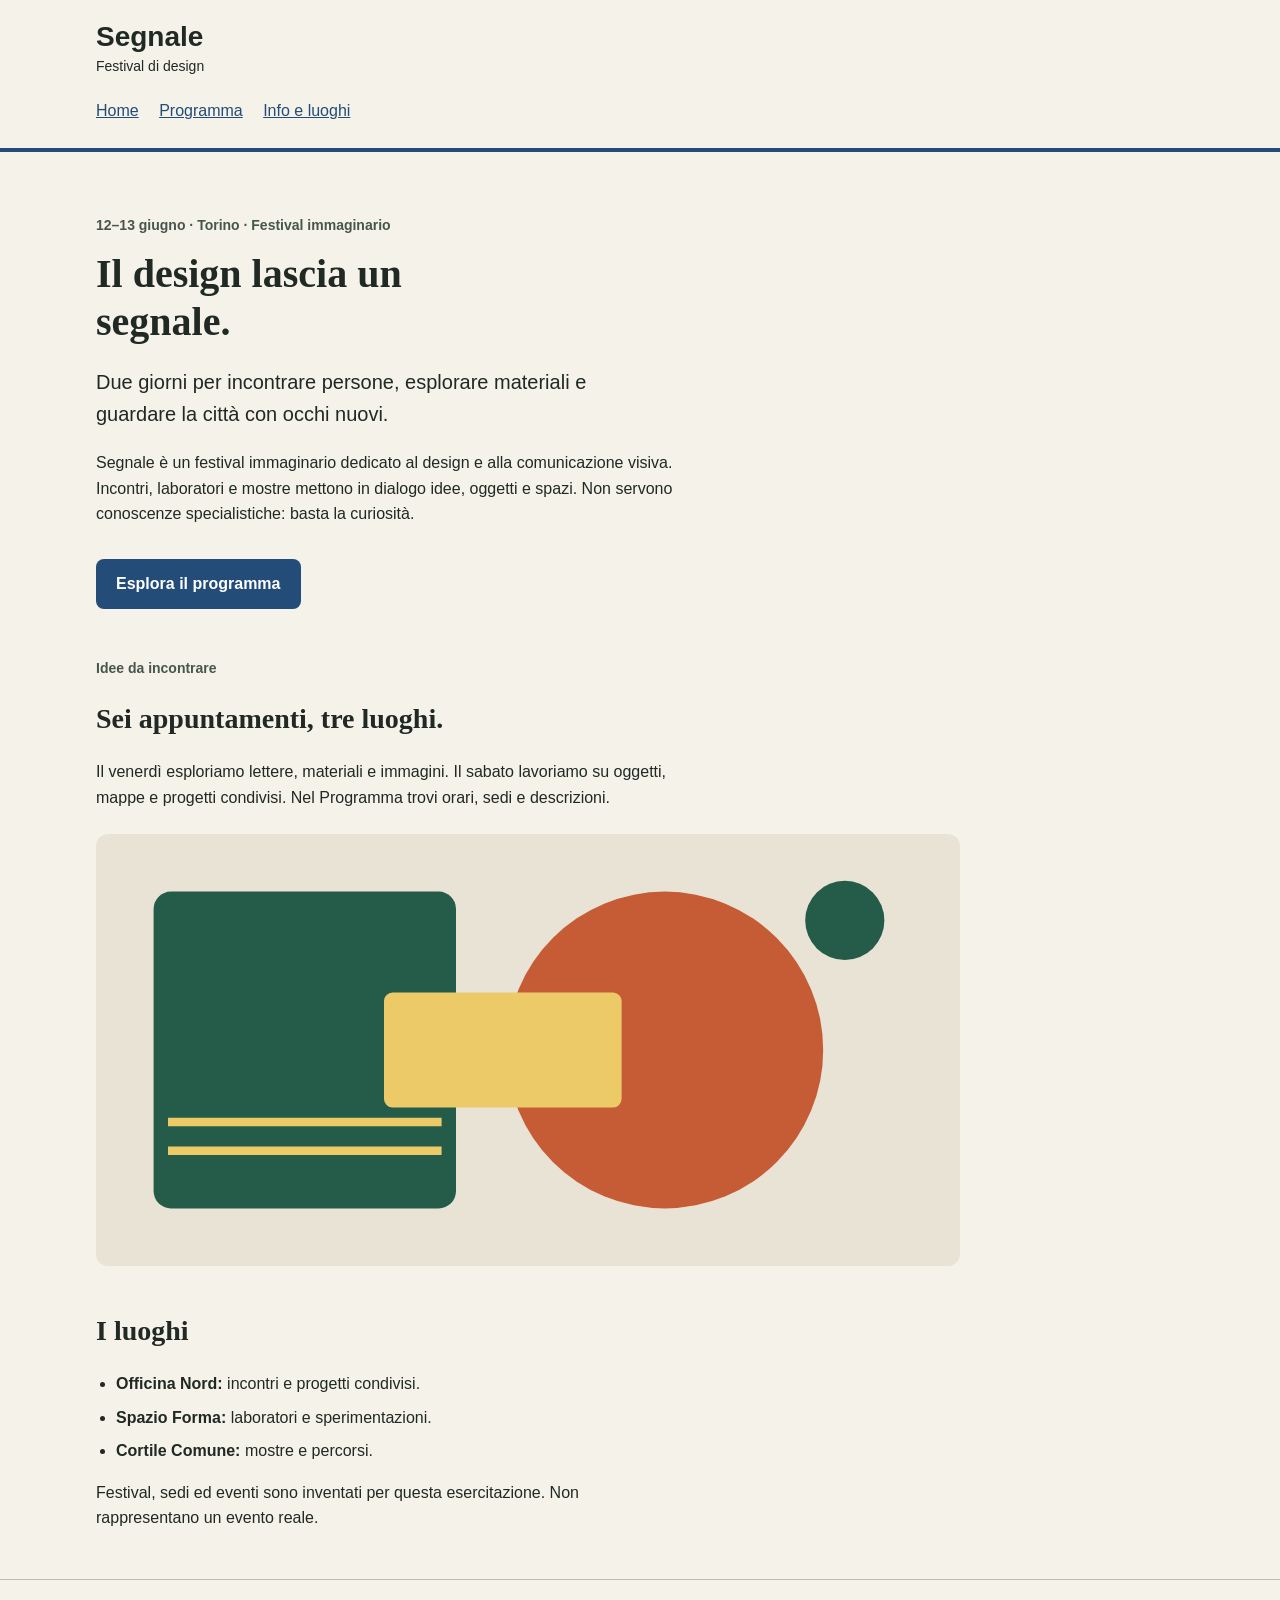
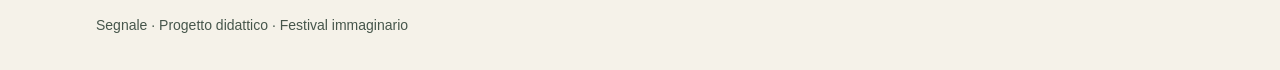
==== index.html @ d9f8390e "Info e luoghi" ====
<!doctype html>
<html lang="it">
<head>
  <meta charset="utf-8">
  <meta name="viewport" content="width=device-width, initial-scale=1">
  <title>Segnale — Festival di design</title>
  <link rel="stylesheet" href="style.css">
</head>
<body>
  <a class="skip-link" href="#contenuto">Vai al contenuto</a>
  <header class="site-header">
    <div class="container">
      <a class="brand" href="index.html">Segnale<span>Festival di design</span></a>
      <nav>
        <a href="index.html">Home</a>
        <a href="programma.html">Programma</a>
        <a href="info.html">Info e luoghi</a>
      </nav>
    </div>
  </header>

  <main id="contenuto" class="container">
    <section class="intro">
      <p class="eyebrow">12–13 giugno · Torino · Festival immaginario</p>
      <h1 id="titolo-home">Il design lascia un segnale.</h1>
      <p class="lead">Due giorni per incontrare persone, esplorare materiali e guardare la città con occhi nuovi.</p>
      <p class="reading-text">Segnale è un festival immaginario dedicato al design e alla comunicazione visiva. Incontri, laboratori e mostre mettono in dialogo idee, oggetti e spazi. Non servono conoscenze specialistiche: basta la curiosità.</p>
      <a class="button-link" href="programma.html">Esplora il programma</a>
    </section>

    <section class="content-section">
      <p class="eyebrow">Idee da incontrare</p>
      <h2 id="titolo-festival">Sei appuntamenti, tre luoghi.</h2>
      <p class="reading-text">Il venerdì esploriamo lettere, materiali e immagini. Il sabato lavoriamo su oggetti, mappe e progetti condivisi. Nel Programma trovi orari, sedi e descrizioni.</p>
      <img class="festival-image" src="assets/festival.svg" alt="Composizione geometrica di cerchi e rettangoli nei colori del festival" width="1200" height="600">
    </section>

    <section class="content-section">
      <h2 id="titolo-luoghi">I luoghi</h2>
      <ul class="venues">
        <li><strong>Officina Nord:</strong> incontri e progetti condivisi.</li>
        <li><strong>Spazio Forma:</strong> laboratori e sperimentazioni.</li>
        <li><strong>Cortile Comune:</strong> mostre e percorsi.</li>
      </ul>
      <p class="reading-text">Festival, sedi ed eventi sono inventati per questa esercitazione. Non rappresentano un evento reale.</p>
    </section>
  </main>

  <footer class="site-footer"><div class="container"><p>Segnale · Progetto didattico · Festival immaginario</p></div></footer>
</body>
</html>
---- style.css ----
/* Segnale: esempio completo della consegna su Home e Programma. */

/* Valori condivisi: le regole interessate li richiamano con var(). */
:root {
  --colore-primario: #234c78;
  --colore-primario-scuro: #163454;
  --colore-sfondo: #f5f2e9;
  --colore-testo: #202923;
  --font-testo: Arial, Helvetica, sans-serif;
  --font-titoli: Georgia, "Times New Roman", serif;
}

* {
  box-sizing: border-box;
}

body {
  margin: 0;
  background: var(--colore-sfondo);
  color: var(--colore-testo);
  font-family: var(--font-testo);
  font-size: 1rem;
  line-height: 1.6;
}

a {
  color: var(--colore-primario);
}

a:hover {
  text-decoration: underline;
}

a:focus {
  outline: 3px solid var(--colore-testo);
}

.container {
  width: 92%;
  max-width: 68rem;
  margin: 0 auto;
}

.site-header {
  padding: 1.25rem 0;
  border-bottom: 4px solid var(--colore-primario);
}

.brand {
  display: inline-block;
  color: var(--colore-testo);
  font-size: 1.75rem;
  font-weight: bold;
  line-height: 1.2;
  text-decoration: none;
}

.brand span {
  display: block;
  margin-top: 0.25rem;
  font-size: 0.875rem;
  font-weight: normal;
}

nav {
  margin-top: 1rem;
}

nav a {
  display: inline-block;
  margin-right: 1rem;
  padding: 0.25rem 0;
}


.intro {
  padding: 3rem 0 1rem;
}

.eyebrow,
.event-meta {
  color: #46564b;
  font-size: 0.875rem;
  font-weight: bold;
}

h1,
h2,
h3 {
  font-family: var(--font-titoli);
  line-height: 1.2;
}

h1 {
  max-width: 18ch;
  margin: 0.75rem 0 1.25rem;
  font-size: 2.5rem;
}

h2 {
  font-size: 1.75rem;
}

h3 {
  margin: 0.5rem 0 0.75rem;
  font-size: 1.375rem;
}

.lead {
  max-width: 48ch;
  font-size: 1.25rem;
}

.reading-text {
  max-width: 65ch;
}

.button-link {
  display: inline-block;
  margin-top: 1rem;
  padding: 0.75rem 1.25rem;
  border-radius: 0.5rem;
  background: var(--colore-primario);
  color: #ffffff;
  font-weight: bold;
  text-decoration: none;
}

.button-link:hover {
  background: var(--colore-primario-scuro);
}

.content-section {
  margin: 2rem 0 3rem;
}

.festival-image {
  display: block;
  width: 100%;
  max-width: 54rem;
  height: auto;
  margin-top: 1.5rem;
  border-radius: 0.75rem;
}

.venues {
  padding-left: 1.25rem;
}

.venues li {
  margin-bottom: 0.5rem;
}

/* Disposizione di base: una colonna. */
.event-grid {
  display: grid;
  grid-template-columns: 1fr;
  gap: 2rem;
}

.event-card {
  overflow: hidden;
  border: 1px solid #b7c0b7;
  border-radius: 0.75rem;
  background: #ffffff;
}

.event-card img {
  display: block;
  width: 100%;
  height: auto;
}

.event-body {
  padding: 1.5rem;
}

.event-place {
  margin-bottom: 0;
  color: #46564b;
  font-size: 0.875rem;
}

.site-footer {
  padding: 1.25rem 0;
  border-top: 1px solid #b7c0b7;
  color: #46564b;
  font-size: 0.875rem;
}

.skip-link {
  position: absolute;
  top: -6rem;
  left: 1rem;
  padding: 0.75rem 1rem;
  background: #ffffff;
  color: var(--colore-testo);
}

.skip-link:focus {
  top: 1rem;
}

/* Da 600 px: due colonne. */
@media (min-width: 600px) {
  .event-grid {
    grid-template-columns: repeat(2, 1fr);
  }
}

/* Da 1024 px: tre colonne. Questa regola segue quella da 600 px. */
@media (min-width: 1024px) {
  .event-grid {
    grid-template-columns: repeat(3, 1fr);
  }
}

/* Slider delle sedi (Swiper 14.4.0) */
.luoghi-slider {
  max-width: 54rem;
  margin-top: 1.5rem;
}

.luoghi-swiper {
  border: 1px solid #b7c0b7;
  border-radius: 0.75rem;
  background: #ffffff;
}

.luogo {
  margin: 0;
}

.luogo img {
  display: block;
  width: 100%;
  height: auto;
}

.luogo figcaption {
  padding: 1rem 1.5rem 1.5rem;
}

.luogo h3 {
  margin-top: 0;
}

.luogo p {
  margin-bottom: 0;
}

.luoghi-controls {
  display: flex;
  justify-content: center;
  margin-top: 1rem;
}

.luoghi-controls .swiper-pagination {
  position: static;
  width: auto;
  --swiper-pagination-color: var(--colore-primario);
}

/* Frecce a metà altezza della fotografia (16:9), bianche semitrasparenti. */
.luoghi-swiper {
  position: relative;
  container-type: inline-size;
}

.luoghi-btn {
  position: absolute;
  top: calc(100cqw * 9 / 16 / 2);
  z-index: 10;
  display: flex;
  align-items: center;
  justify-content: center;
  width: 2.75rem;
  height: 2.75rem;
  padding: 0;
  transform: translateY(-50%);
  border: 0;
  border-radius: 50%;
  background: rgba(255, 255, 255, 0.75);
  color: var(--colore-testo);
  font: inherit;
  font-size: 2rem;
  line-height: 1;
  cursor: pointer;
}

.luoghi-btn span {
  margin-top: -0.2rem;
}

.luoghi-btn:hover {
  background: rgba(255, 255, 255, 0.95);
}

.luoghi-btn:focus {
  outline: 3px solid var(--colore-testo);
  outline-offset: 2px;
}

.luoghi-btn:disabled {
  opacity: 0.4;
  cursor: not-allowed;
}

.luoghi-prev {
  left: 0.75rem;
}

.luoghi-next {
  right: 0.75rem;
}

.luoghi-nota {
  font-size: 0.875rem;
}

/* Mappa uMap e indirizzi delle sedi */
.mappa-sedi {
  max-width: 54rem;
  margin-top: 1.5rem;
}

.mappa-sedi iframe {
  display: block;
  width: 100%;
  height: 300px;
  border: 1px solid #b7c0b7;
  border-radius: 0.75rem;
}

.indirizzi-sedi {
  max-width: 54rem;
  margin: 1.5rem 0 0;
  padding: 0;
  list-style: none;
}

.indirizzi-sedi li {
  margin-bottom: 1.25rem;
}

.indirizzi-sedi h3 {
  margin: 0 0 0.25rem;
}

.indirizzi-sedi p {
  margin: 0;
}
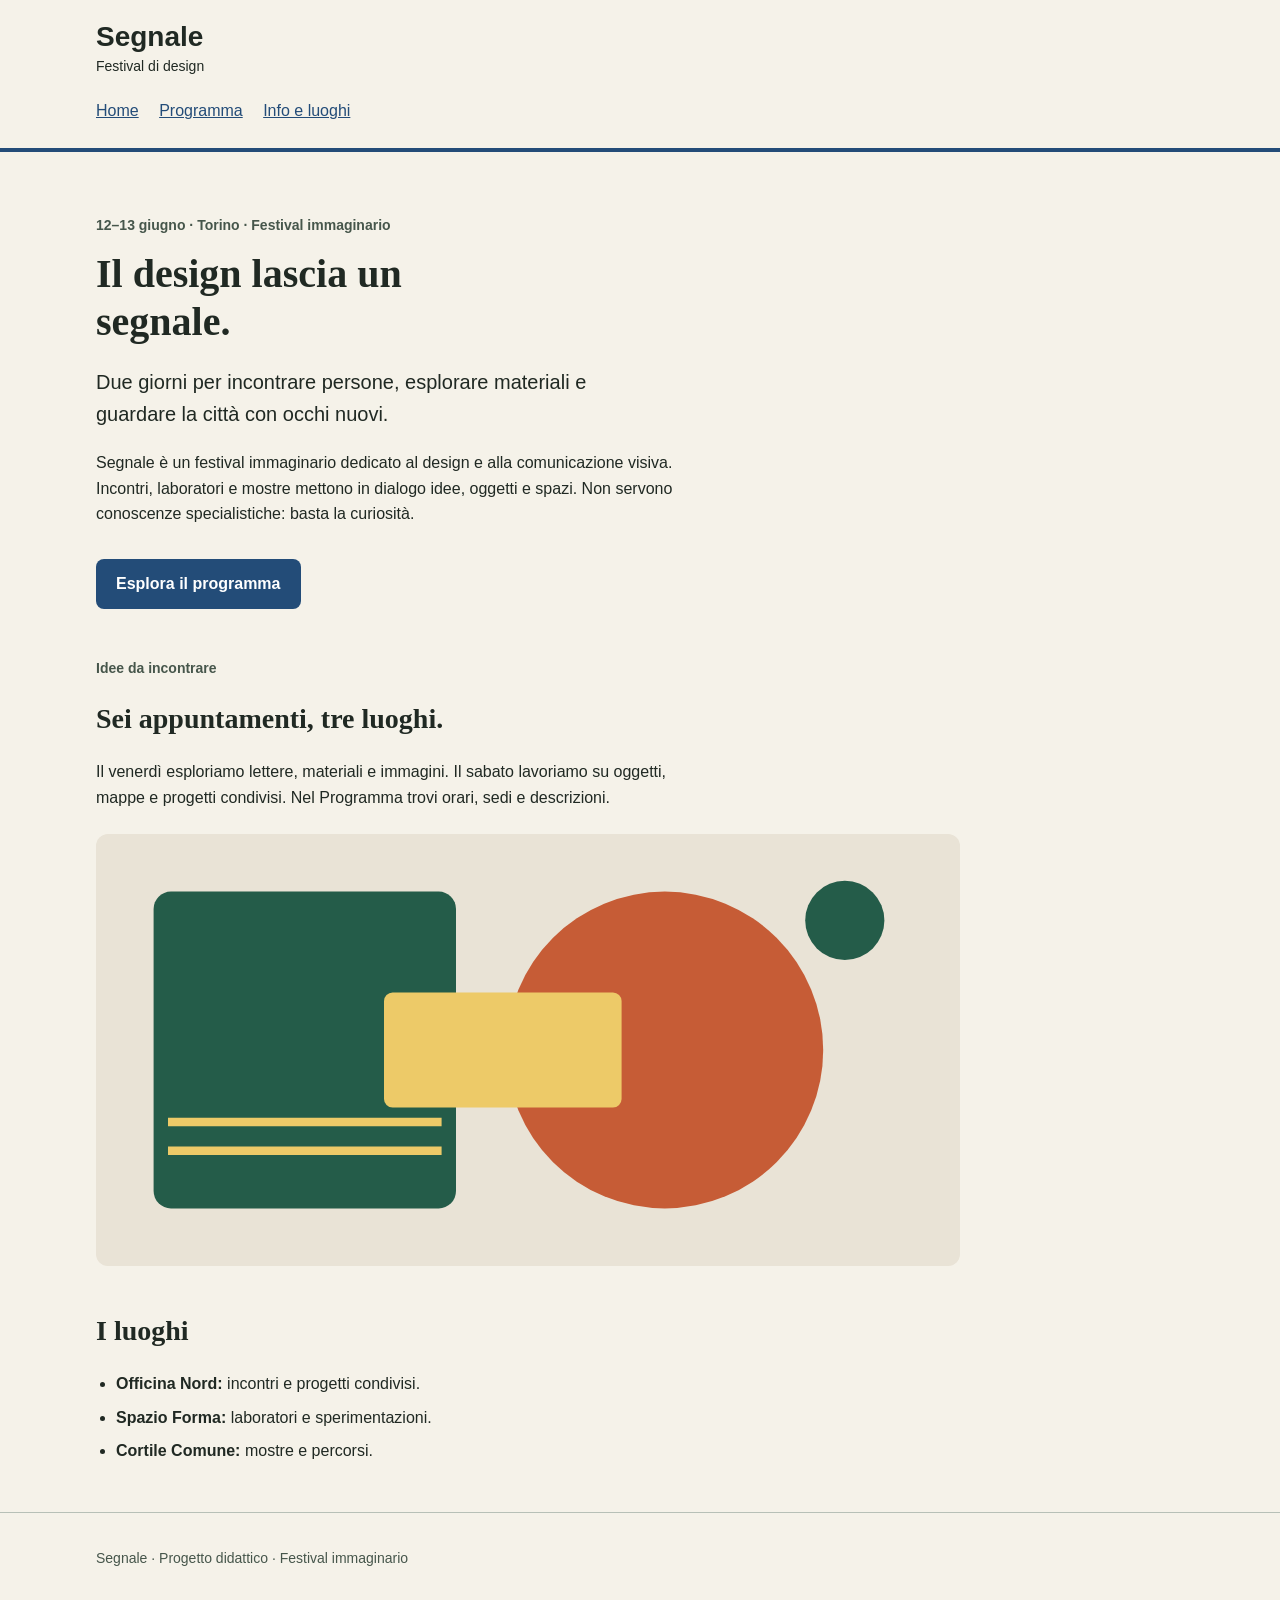
==== commit 4385f3eb: "Finale" ====
--- a/index.html
+++ b/index.html
@@ -42,7 +42,6 @@
         <li><strong>Spazio Forma:</strong> laboratori e sperimentazioni.</li>
         <li><strong>Cortile Comune:</strong> mostre e percorsi.</li>
       </ul>
-      <p class="reading-text">Festival, sedi ed eventi sono inventati per questa esercitazione. Non rappresentano un evento reale.</p>
     </section>
   </main>
 
--- a/style.css
+++ b/style.css
@@ -259,6 +259,15 @@
   position: static;
   width: auto;
   --swiper-pagination-color: var(--colore-primario);
+  --swiper-pagination-bullet-inactive-color: #5b6b60;
+  --swiper-pagination-bullet-inactive-opacity: 1;
+  --swiper-pagination-bullet-size: 0.875rem;
+  --swiper-pagination-bullet-horizontal-gap: 0.5rem;
+}
+
+.luoghi-controls .swiper-pagination-bullet:focus {
+  outline: 3px solid var(--colore-testo);
+  outline-offset: 3px;
 }
 
 /* Frecce a metà altezza della fotografia (16:9), bianche semitrasparenti. */
@@ -332,21 +341,21 @@
   border-radius: 0.75rem;
 }
 
-.indirizzi-sedi {
-  max-width: 54rem;
-  margin: 1.5rem 0 0;
-  padding: 0;
-  list-style: none;
-}
-
-.indirizzi-sedi li {
-  margin-bottom: 1.25rem;
-}
-
-.indirizzi-sedi h3 {
-  margin: 0 0 0.25rem;
-}
-
-.indirizzi-sedi p {
+/* Informazioni nelle slide delle sedi */
+.luogo-info {
+  margin: 1rem 0 0;
+}
+
+.luogo-info dt {
+  margin-top: 0.75rem;
+  font-weight: bold;
+}
+
+.luogo-info dd {
+  margin: 0.25rem 0 0;
+}
+
+.luogo-info ul {
   margin: 0;
+  padding-left: 1.25rem;
 }
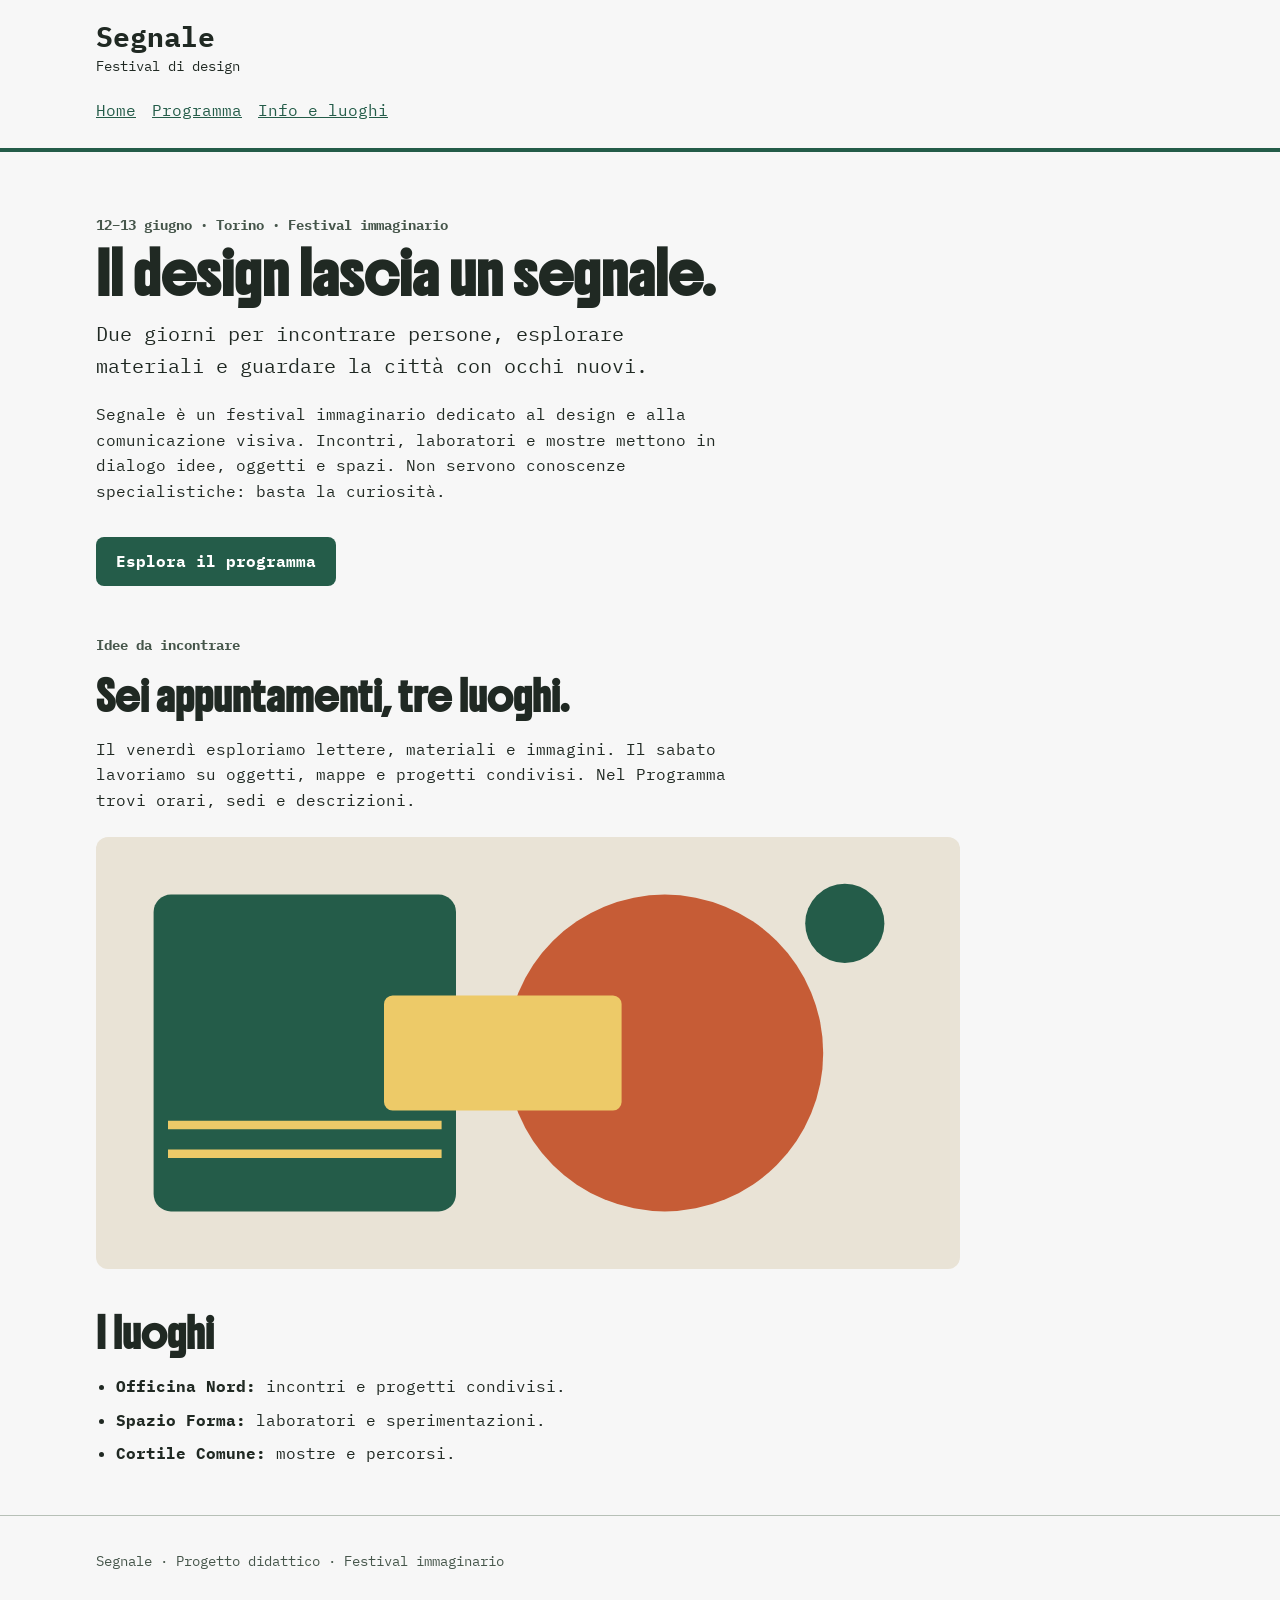
==== commit 32af3b13: "Moodboard" ====
--- a/index.html
+++ b/index.html
@@ -5,6 +5,9 @@
   <meta name="viewport" content="width=device-width, initial-scale=1">
   <title>Segnale — Festival di design</title>
   <link rel="stylesheet" href="style.css">
+  <link rel="preconnect" href="https://fonts.googleapis.com">
+  <link rel="preconnect" href="https://fonts.gstatic.com" crossorigin>
+  <link href="https://fonts.googleapis.com/css2?family=Boldonse&family=Crimson+Text:ital,wght@0,400;0,600;0,700;1,400;1,600;1,700&family=IBM+Plex+Mono:ital,wght@0,100;0,200;0,300;0,400;0,500;0,600;0,700;1,100;1,200;1,300;1,400;1,500;1,600;1,700&family=Jost:ital,wght@0,100..900;1,100..900&display=swap" rel="stylesheet">
 </head>
 <body>
   <a class="skip-link" href="#contenuto">Vai al contenuto</a>
--- a/style.css
+++ b/style.css
@@ -2,12 +2,14 @@
 
 /* Valori condivisi: le regole interessate li richiamano con var(). */
 :root {
-  --colore-primario: #234c78;
-  --colore-primario-scuro: #163454;
-  --colore-sfondo: #f5f2e9;
+  --colore-primario: #245C49;
+  --colore-primario-scuro: #193032;
+  --colore-sfondo: #f7f7f7;
   --colore-testo: #202923;
-  --font-testo: Arial, Helvetica, sans-serif;
-  --font-titoli: Georgia, "Times New Roman", serif;
+  --colore-testo2: #000000;
+  --colore-hover: #ddff2c;
+  --font-testo: "IBM Plex Mono", monospace;
+  --font-titoli: "Boldonse", serif;
 }
 
 * {
@@ -42,6 +44,10 @@
 }
 
 .site-header {
+  position: sticky;
+  top: 0;
+  z-index: 1000;
+  background-color: var(--colore-sfondo);
   padding: 1.25rem 0;
   border-bottom: 4px solid var(--colore-primario);
 }
@@ -63,12 +69,13 @@
 }
 
 nav {
+  display: flex;
+  flex-direction: column;
+  gap: 0.5rem;
   margin-top: 1rem;
 }
 
 nav a {
-  display: inline-block;
-  margin-right: 1rem;
   padding: 0.25rem 0;
 }
 
@@ -127,7 +134,8 @@
 }
 
 .button-link:hover {
-  background: var(--colore-primario-scuro);
+  background: var(--colore-hover);
+  color: var(--colore-testo2);
 }
 
 .content-section {
@@ -203,8 +211,9 @@
 
 /* Da 600 px: due colonne. */
 @media (min-width: 600px) {
-  .event-grid {
-    grid-template-columns: repeat(2, 1fr);
+  nav {
+    flex-direction: row;
+    gap: 1rem;
   }
 }
 
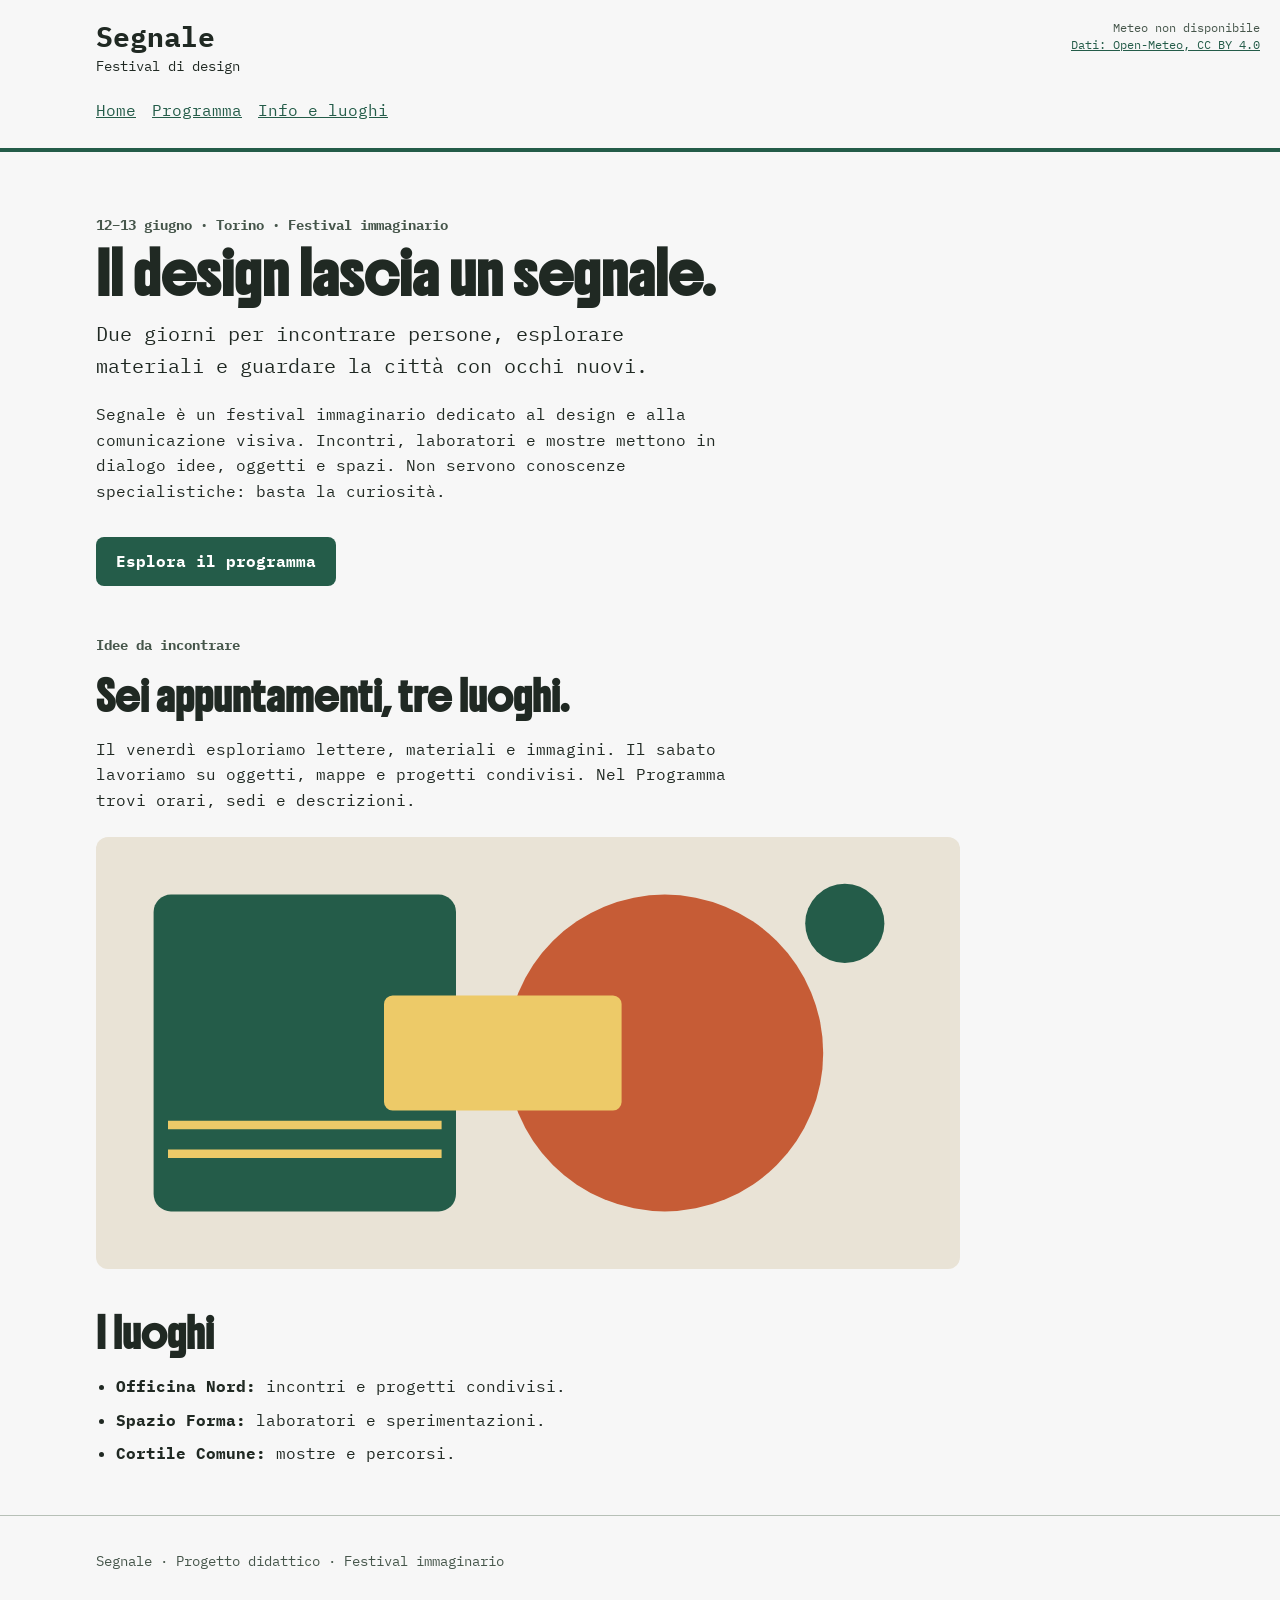
==== commit ba56e0f6: "Meteo" ====
--- a/index.html
+++ b/index.html
@@ -9,10 +9,16 @@
   <link rel="preconnect" href="https://fonts.gstatic.com" crossorigin>
   <link href="https://fonts.googleapis.com/css2?family=Boldonse&family=Crimson+Text:ital,wght@0,400;0,600;0,700;1,400;1,600;1,700&family=IBM+Plex+Mono:ital,wght@0,100;0,200;0,300;0,400;0,500;0,600;0,700;1,100;1,200;1,300;1,400;1,500;1,600;1,700&family=Jost:ital,wght@0,100..900;1,100..900&display=swap" rel="stylesheet">
 </head>
+
 <body>
   <a class="skip-link" href="#contenuto">Vai al contenuto</a>
   <header class="site-header">
     <div class="container">
+      <p class="meteo-header">
+        <span id="meteo-header">Meteo Torino: caricamento…</span><br>
+        <a href="https://open-meteo.com/" target="_blank" rel="noopener">Dati: Open-Meteo, CC BY 4.0</a>
+      </p>
+
       <a class="brand" href="index.html">Segnale<span>Festival di design</span></a>
       <nav>
         <a href="index.html">Home</a>
@@ -21,6 +27,37 @@
       </nav>
     </div>
   </header>
+
+  <script>
+    const URL_METEO = "https://api.open-meteo.com/v1/forecast?latitude=45.0703&longitude=7.6869&current=temperature_2m,wind_speed_10m&timezone=Europe%2FRome";
+    const testoMeteo = document.getElementById("meteo-header");
+
+    async function caricaMeteoHeader() {
+      try {
+        const risposta = await fetch(URL_METEO);
+        if (!risposta.ok) {
+          throw new Error(`Richiesta non riuscita (${risposta.status})`);
+        }
+        const meteo = await risposta.json();
+        const attuale = meteo.current;
+        const unita = meteo.current_units;
+        const ora = new Intl.DateTimeFormat("it-IT", {
+          day: "numeric",
+          month: "short",
+          hour: "2-digit",
+          minute: "2-digit"
+        }).format(new Date(attuale.time));
+
+        testoMeteo.textContent =
+          `Torino ${attuale.temperature_2m} ${unita.temperature_2m} · vento ${attuale.wind_speed_10m} ${unita.wind_speed_10m} · ${ora}`;
+      } catch (errore) {
+        console.error(errore);
+        testoMeteo.textContent = "Meteo non disponibile";
+      }
+    }
+
+    caricaMeteoHeader();
+  </script>
 
   <main id="contenuto" class="container">
     <section class="intro">
@@ -50,4 +87,4 @@
 
   <footer class="site-footer"><div class="container"><p>Segnale · Progetto didattico · Festival immaginario</p></div></footer>
 </body>
-</html>
+</html>
--- a/style.css
+++ b/style.css
@@ -51,7 +51,21 @@
   padding: 1.25rem 0;
   border-bottom: 4px solid var(--colore-primario);
 }
-
+.site-header {
+  position: relative;
+}
+
+.meteo-header {
+  position: absolute;
+  top: 1.25rem;
+  right: 1.25rem;
+  margin: 0;
+  font-family: var(--font-testo);
+  font-size: 0.75rem;
+  line-height: 1.4;
+  text-align: right;
+  color: #46564b;
+}
 .brand {
   display: inline-block;
   color: var(--colore-testo);
@@ -367,4 +381,4 @@
 .luogo-info ul {
   margin: 0;
   padding-left: 1.25rem;
-}+}
